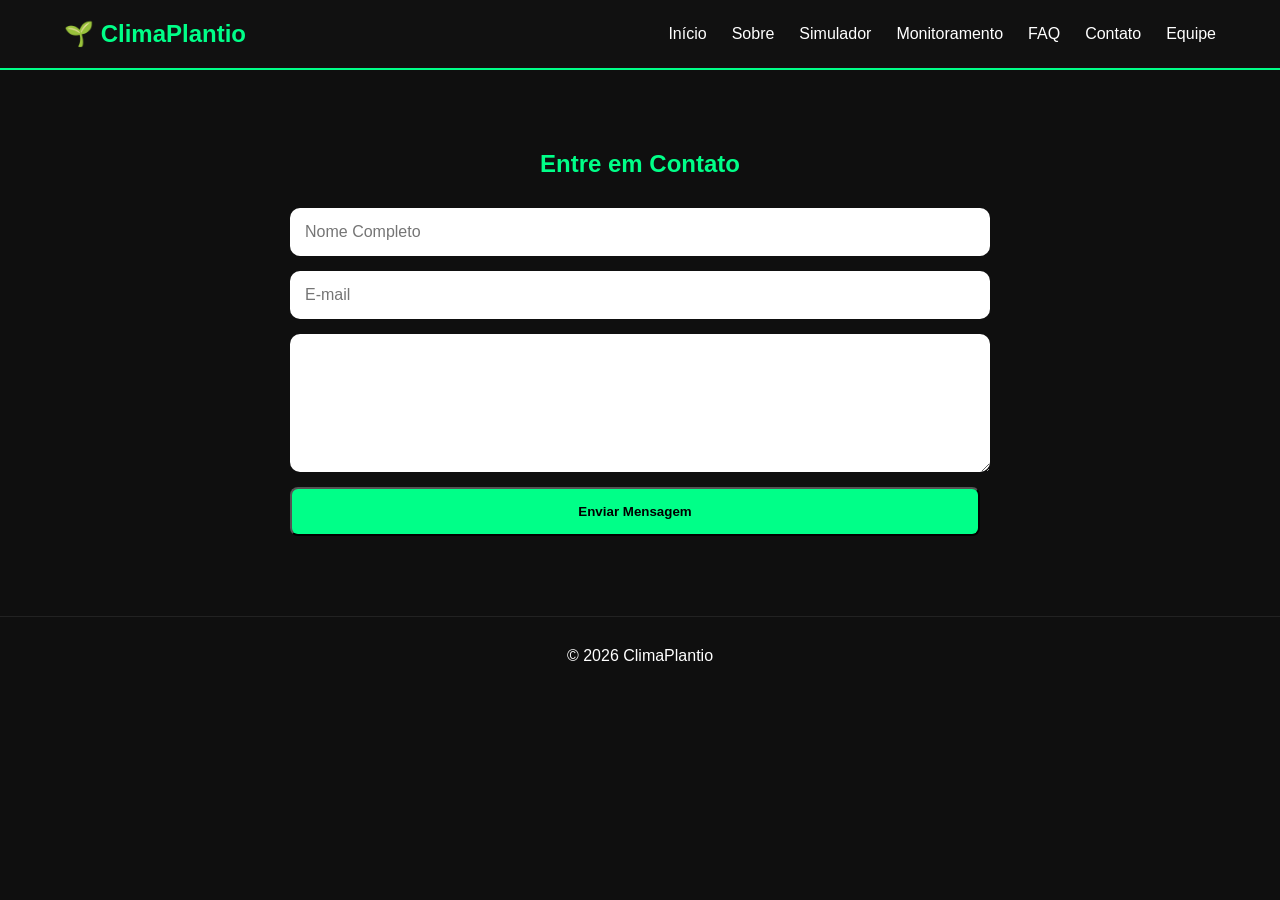
==== contato.html @ 4001a6e1 "Adição de integrantes e contato" ====
<!DOCTYPE html>
<html lang="pt-BR">

<head>
    <meta charset="UTF-8">
    <meta name="viewport" content="width=device-width, initial-scale=1.0">
    <title>Contato - ClimaPlantio</title>

    <link rel="stylesheet" href="css/style.css">
</head>

<body>

<header>
    <div class="container">

        <div class="logo">
            <h2>🌱 ClimaPlantio</h2>
        </div>

        <nav id="menu">
            <ul>
                <li><a href="index.html">Início</a></li>
                <li><a href="sobre.html">Sobre</a></li>
                <li><a href="simulador.html">Simulador</a></li>
                <li><a href="monitoramento.html">Monitoramento</a></li>
                <li><a href="faq.html">FAQ</a></li>
                <li><a href="contato.html">Contato</a></li>
                <li><a href="integrantes.html">Equipe</a></li>
            </ul>
        </nav>

        <button id="menu-btn">☰</button>

    </div>
</header>

<main>

<section class="contato-section">

    <h1>Entre em Contato</h1>

    <form id="formContato">

        <input type="text" id="nome" placeholder="Nome Completo">

        <input type="email" id="email" placeholder="E-mail">

        <textarea
            id="mensagem"
            rows="6"
            placeholder="Digite sua mensagem">
        </textarea>

        <button type="submit" class="btn">
            Enviar Mensagem
        </button>

    </form>

    <div id="feedback"></div>

</section>

</main>

<footer>
    <p>© 2026 ClimaPlantio</p>
</footer>

<script src="js/script.js"></script>

</body>

</html>
---- css/style.css ----
* {
    margin: 0;
    padding: 0;
    box-sizing: border-box;
    font-family: Arial, Helvetica, sans-serif;
}

body {
    background: #0f0f0f;
    color: white;
}

.container {
    width: 90%;
    margin: auto;
}

header {
    background: #111;
    position: sticky;
    top: 0;
    z-index: 1000;
    border-bottom: 2px solid #00ff88;
}

header .container {
    display: flex;
    justify-content: space-between;
    align-items: center;
    padding: 20px 0;
}

.logo h2 {
    color: #00ff88;
}

nav ul {
    display: flex;
    list-style: none;
    gap: 25px;
}

nav a {
    color: white;
    text-decoration: none;
    transition: .3s;
}

nav a:hover {
    color: #00ff88;
}

#menu-btn {
    display: none;
    background: none;
    border: none;
    color: white;
    font-size: 28px;
    cursor: pointer;
}

.hero {
    min-height: 90vh;
    display: flex;
    justify-content: center;
    align-items: center;
    text-align: center;
    padding: 40px;
    background: linear-gradient(rgba(0, 0, 0, .8),
            rgba(0, 0, 0, .8));
}

.hero h1 {
    font-size: 4rem;
    margin-bottom: 20px;
}

.hero p {
    max-width: 800px;
    margin: auto;
    line-height: 1.8;
    font-size: 1.2rem;
}

.hero-buttons {
    margin-top: 30px;
}

.btn {
    background: #00ff88;
    color: black;
    text-decoration: none;
    padding: 15px 30px;
    border-radius: 8px;
    margin-right: 10px;
    font-weight: bold;
}

.btn-outline {
    border: 2px solid #00ff88;
    color: #00ff88;
    padding: 15px 30px;
    border-radius: 8px;
    text-decoration: none;
}

.stats,
.solution,
.benefits {
    padding: 80px 10%;
}

.stats h2,
.solution h2,
.benefits h2 {
    text-align: center;
    margin-bottom: 50px;
    color: #00ff88;
}

.cards {
    display: grid;
    grid-template-columns: repeat(auto-fit, minmax(250px, 1fr));
    gap: 30px;
}

.card {
    background: #181818;
    padding: 30px;
    border-radius: 15px;
    text-align: center;
    transition: .3s;
    border: 1px solid #222;
}

.card:hover {
    transform: translateY(-10px);
    border-color: #00ff88;
}

.card h3 {
    color: #00ff88;
    margin-bottom: 15px;
}

.flow {
    display: flex;
    justify-content: center;
    align-items: center;
    flex-wrap: wrap;
    gap: 15px;
}

.flow-card {
    background: #181818;
    padding: 20px;
    border-radius: 10px;
    border: 1px solid #00ff88;
}

.arrow {
    color: #00ff88;
    font-size: 25px;
}

footer {
    text-align: center;
    padding: 30px;
    border-top: 1px solid #222;
}

@media(max-width:768px) {

    #menu-btn {
        display: block;
    }

    nav {
        display: none;
        position: absolute;
        top: 80px;
        right: 0;
        width: 100%;
        background: #111;
    }

    nav.active {
        display: block;
    }

    nav ul {
        flex-direction: column;
        text-align: center;
        padding: 20px;
    }

    .hero h1 {
        font-size: 2.5rem;
    }

}
.simulador-container{
    max-width:600px;
    margin:auto;
    display:flex;
    flex-direction:column;
    gap:15px;
}

.simulador-container input,
.simulador-container select{
    padding:15px;
    border:none;
    border-radius:8px;
    font-size:16px;
}

.simulador-container button{
    margin-top:10px;
    cursor:pointer;
}

.resultado{
    margin-top:40px;
    text-align:center;
}

.resultado-card{
    background:#181818;
    padding:30px;
    border-radius:15px;
    border:2px solid #00ff88;
}

.resultado-card h2{
    color:#00ff88;
    margin-bottom:15px;
}

.subtitle{
    text-align:center;
    margin-bottom:40px;
    color:#cccccc;
}

.dashboard-card{
    min-height:220px;
}

.dashboard-number{
    display:block;
    font-size:2rem;
    font-weight:bold;
    color:#00ff88;
    margin:20px 0;
}

.faq-section{
    width:90%;
    max-width:900px;
    margin:80px auto;
}

.faq-section h1{
    text-align:center;
    margin-bottom:40px;
    color:#00ff88;
}

.faq-item{
    margin-bottom:20px;
    border-radius:10px;
    overflow:hidden;
}

.faq-question{
    width:100%;
    background:#181818;
    color:white;
    border:none;
    padding:20px;
    text-align:left;
    cursor:pointer;
    font-size:18px;
    border-left:4px solid #00ff88;
}

.faq-answer{
    background:#222;
    max-height:0;
    overflow:hidden;
    transition:0.4s;
}

.faq-answer p{
    padding:20px;
    line-height:1.8;
}

.contato-section{
    width:90%;
    max-width:700px;
    margin:80px auto;
}

.contato-section h1{
    text-align:center;
    margin-bottom:30px;
    color:#00ff88;
}

#formContato{
    display:flex;
    flex-direction:column;
    gap:15px;
}

#formContato input,
#formContato textarea{
    padding:15px;
    border:none;
    border-radius:10px;
    font-size:16px;
}

#feedback{
    margin-top:20px;
    text-align:center;
    font-weight:bold;
}

.foto-integrante{
    width:150px;
    height:150px;
    border-radius:50%;
    object-fit:cover;
    margin-bottom:20px;
    border:3px solid #00ff88;
}

.links{
    margin-top:15px;
}

.links a{
    color:#00ff88;
    text-decoration:none;
    margin:0 10px;
}
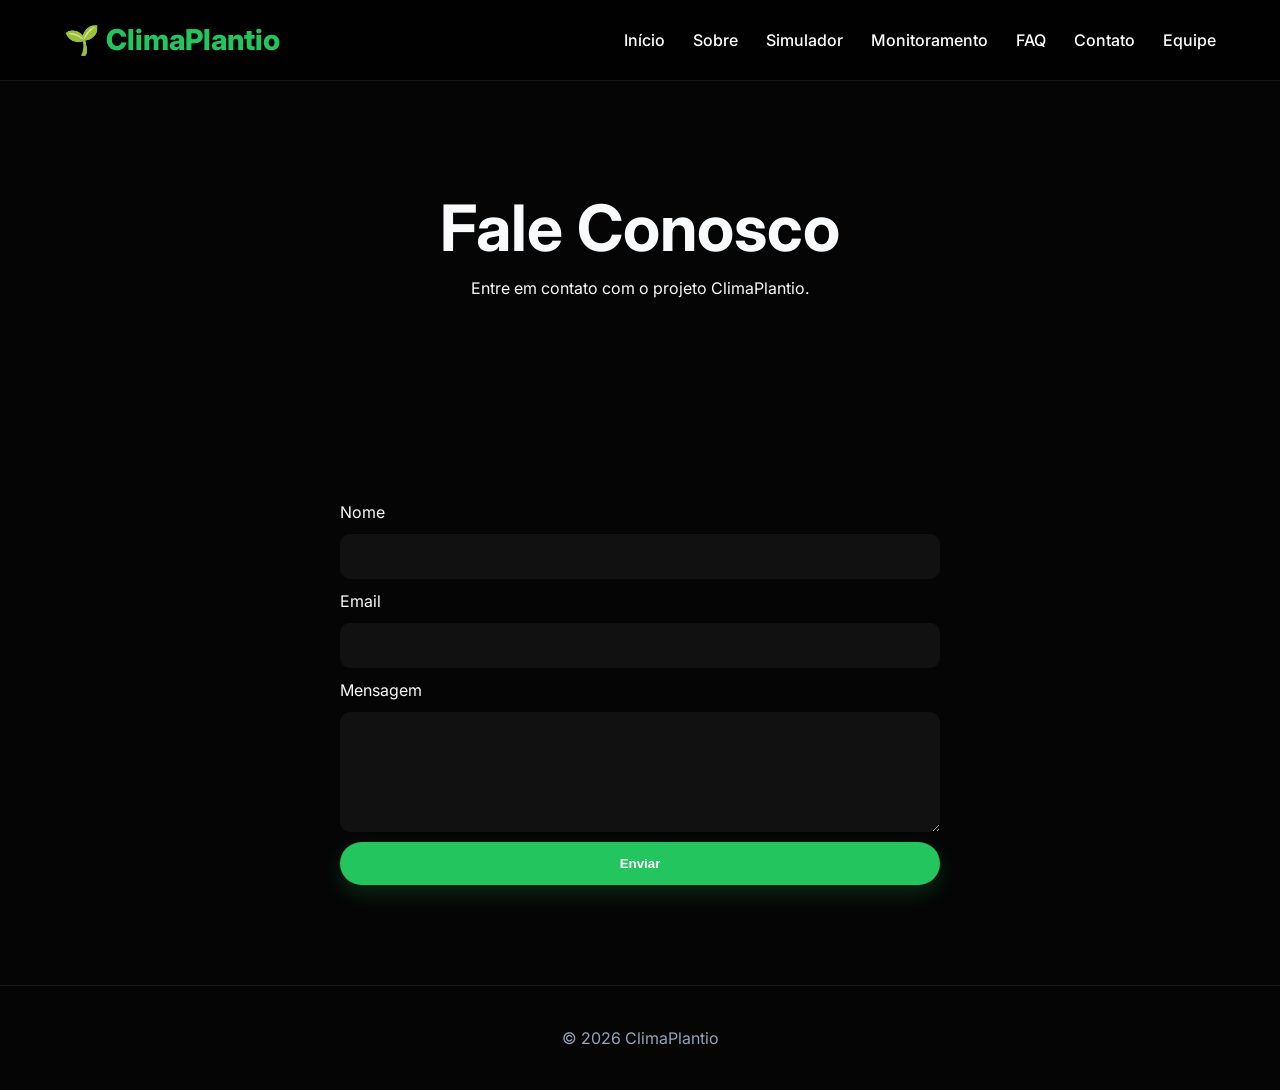
==== commit 4de5b693: "Ajuste CSS Global" ====
--- a/contato.html
+++ b/contato.html
@@ -2,75 +2,80 @@
 <html lang="pt-BR">
 
 <head>
-    <meta charset="UTF-8">
-    <meta name="viewport" content="width=device-width, initial-scale=1.0">
-    <title>Contato - ClimaPlantio</title>
 
-    <link rel="stylesheet" href="css/style.css">
+<meta charset="UTF-8">
+<meta name="viewport" content="width=device-width, initial-scale=1.0">
+
+<title>Contato - ClimaPlantio</title>
+
+<link href="https://fonts.googleapis.com/css2?family=Inter:wght@300;400;600;700;800&display=swap" rel="stylesheet">
+
+<link rel="stylesheet" href="css/global.css">
+<link rel="stylesheet" href="css/contato.css">
+
 </head>
 
 <body>
 
-<header>
-    <div class="container">
+<header id="header">
 
-        <div class="logo">
-            <h2>🌱 ClimaPlantio</h2>
-        </div>
+<div class="container navbar">
 
-        <nav id="menu">
-            <ul>
-                <li><a href="index.html">Início</a></li>
-                <li><a href="sobre.html">Sobre</a></li>
-                <li><a href="simulador.html">Simulador</a></li>
-                <li><a href="monitoramento.html">Monitoramento</a></li>
-                <li><a href="faq.html">FAQ</a></li>
-                <li><a href="contato.html">Contato</a></li>
-                <li><a href="integrantes.html">Equipe</a></li>
-            </ul>
-        </nav>
+<div class="logo">🌱 ClimaPlantio</div>
 
-        <button id="menu-btn">☰</button>
+<nav>
+<ul class="menu">
+<li><a href="index.html">Início</a></li>
+<li><a href="sobre.html">Sobre</a></li>
+<li><a href="simulador.html">Simulador</a></li>
+<li><a href="monitoramento.html">Monitoramento</a></li>
+<li><a href="faq.html">FAQ</a></li>
+<li><a href="contato.html">Contato</a></li>
+<li><a href="integrantes.html">Equipe</a></li>
+</ul>
+</nav>
 
-    </div>
+</div>
+
 </header>
 
-<main>
+<section class="contato-hero">
 
-<section class="contato-section">
+<div class="container">
 
-    <h1>Entre em Contato</h1>
+<h1>Fale Conosco</h1>
 
-    <form id="formContato">
+<p>Entre em contato com o projeto ClimaPlantio.</p>
 
-        <input type="text" id="nome" placeholder="Nome Completo">
-
-        <input type="email" id="email" placeholder="E-mail">
-
-        <textarea
-            id="mensagem"
-            rows="6"
-            placeholder="Digite sua mensagem">
-        </textarea>
-
-        <button type="submit" class="btn">
-            Enviar Mensagem
-        </button>
-
-    </form>
-
-    <div id="feedback"></div>
+</div>
 
 </section>
 
-</main>
+<section>
 
-<footer>
-    <p>© 2026 ClimaPlantio</p>
-</footer>
+<div class="container form-box reveal">
 
-<script src="js/script.js"></script>
+<label>Nome</label>
+<input type="text">
+
+<label>Email</label>
+<input type="email">
+
+<label>Mensagem</label>
+<textarea></textarea>
+
+<button class="btn" onclick="enviar()">
+Enviar
+</button>
+
+</div>
+
+</section>
+
+<footer><p>© 2026 ClimaPlantio</p></footer>
+
+<script src="js/global.js"></script>
+<script src="js/contato.js"></script>
 
 </body>
-
 </html>
--- a/css/global.css
+++ b/css/global.css
@@ -0,0 +1,162 @@
+:root {
+  --green: #22c55e;
+  --green-dark: #15803d;
+  --black: #050505;
+  --dark: #0b0b0b;
+  --card: #111827;
+  --white: #f8fafc;
+  --gray: #94a3b8;
+  --glass: rgba(255, 255, 255, 0.03);
+  --border: rgba(255, 255, 255, 0.08);
+}
+
+* {
+  margin: 0;
+  padding: 0;
+  box-sizing: border-box;
+}
+
+body {
+  background: var(--black);
+  color: var(--white);
+  font-family: 'Inter', sans-serif;
+  overflow-x: hidden;
+  line-height: 1.5;
+}
+
+.container {
+  width: 90%;
+  max-width: 1280px;
+  margin: 0 auto;
+}
+
+section {
+  padding: 100px 0;
+}
+
+/* Scroll suave */
+html {
+  scroll-behavior: smooth;
+}
+
+/* Botões */
+.btn {
+  background: var(--green);
+  color: white;
+  padding: 14px 32px;
+  border-radius: 40px;
+  text-decoration: none;
+  font-weight: 600;
+  display: inline-block;
+  transition: all 0.3s ease;
+  border: none;
+  cursor: pointer;
+  box-shadow: 0 8px 20px rgba(34, 197, 94, 0.2);
+}
+
+.btn:hover {
+  background: var(--green-dark);
+  transform: translateY(-3px);
+  box-shadow: 0 12px 28px rgba(34, 197, 94, 0.3);
+}
+
+.btn-outline {
+  border: 2px solid var(--green);
+  color: var(--green);
+  padding: 12px 30px;
+  border-radius: 40px;
+  text-decoration: none;
+  font-weight: 600;
+  transition: all 0.3s;
+  background: transparent;
+}
+
+.btn-outline:hover {
+  background: var(--green);
+  color: white;
+  transform: translateY(-3px);
+}
+
+/* Reveal animado */
+.reveal {
+  opacity: 0;
+  transform: translateY(50px);
+  transition: all 0.8s ease;
+}
+
+.reveal.active {
+  opacity: 1;
+  transform: translateY(0);
+}
+
+/* Header fixo */
+#header {
+  position: fixed;
+  width: 100%;
+  top: 0;
+  left: 0;
+  z-index: 1000;
+  background: rgba(0, 0, 0, 0.7);
+  backdrop-filter: blur(12px);
+  border-bottom: 1px solid var(--border);
+  transition: 0.3s;
+}
+
+.navbar {
+  display: flex;
+  justify-content: space-between;
+  align-items: center;
+  height: 80px;
+}
+
+.logo {
+  font-size: 1.8rem;
+  font-weight: 800;
+  color: var(--green);
+}
+
+.menu {
+  display: flex;
+  gap: 28px;
+  list-style: none;
+}
+
+.menu a {
+  color: white;
+  text-decoration: none;
+  font-weight: 500;
+  transition: 0.3s;
+}
+
+.menu a:hover {
+  color: var(--green);
+}
+
+/* Footer */
+footer {
+  text-align: center;
+  padding: 40px 0;
+  border-top: 1px solid var(--border);
+  color: var(--gray);
+}
+
+/* Responsivo */
+@media (max-width: 900px) {
+  .menu {
+    gap: 16px;
+    flex-wrap: wrap;
+    justify-content: center;
+  }
+  .navbar {
+    flex-direction: column;
+    height: auto;
+    padding: 20px 0;
+    gap: 20px;
+  }
+  section {
+    padding: 70px 0;
+  }
+  .btn, .btn-outline {
+    padding: 10px 24px;
+  }
+}
--- a/css/contato.css
+++ b/css/contato.css
@@ -0,0 +1,28 @@
+.contato-hero{
+    padding-top:180px;
+    text-align:center;
+}
+
+.contato-hero h1{
+    font-size:4rem;
+}
+
+.form-box{
+    max-width:600px;
+    margin:auto;
+    display:flex;
+    flex-direction:column;
+    gap:10px;
+}
+
+input,textarea{
+    padding:15px;
+    border-radius:10px;
+    border:none;
+    background:#111;
+    color:white;
+}
+
+textarea{
+    min-height:120px;
+}
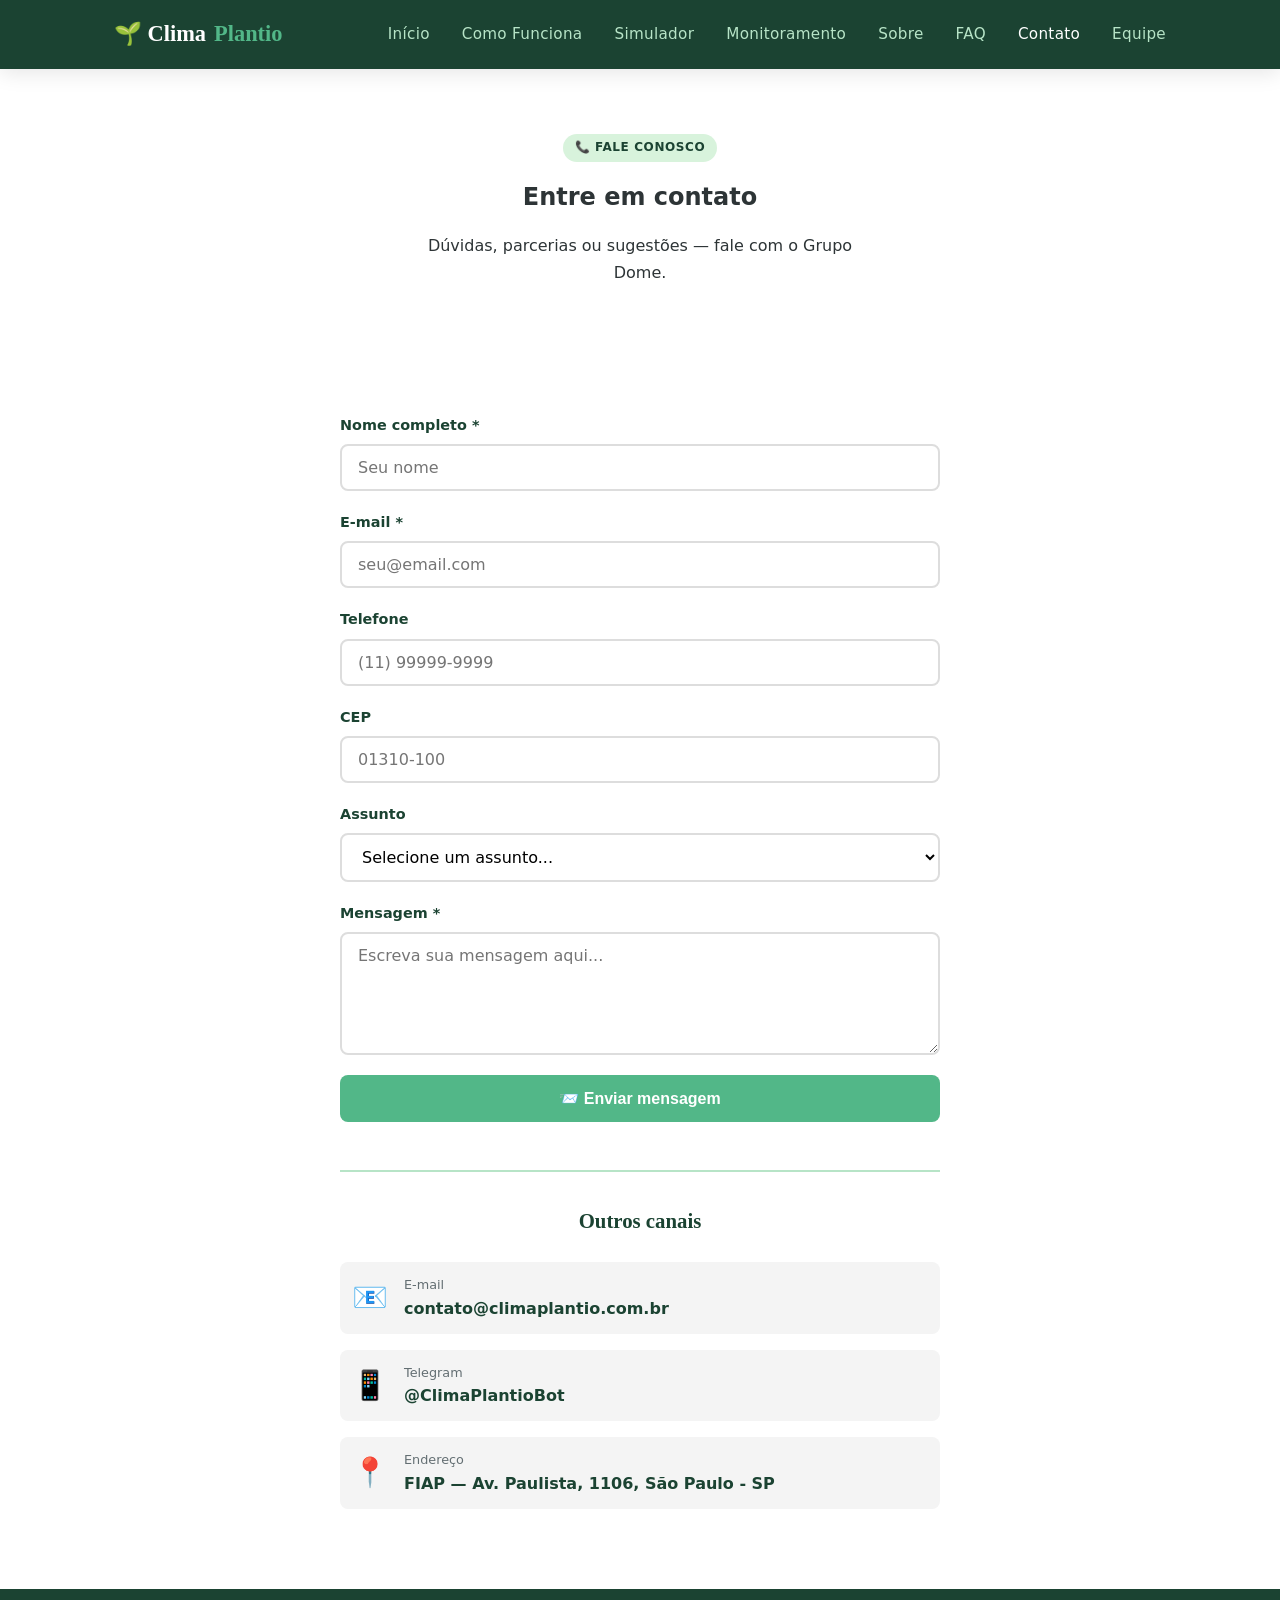
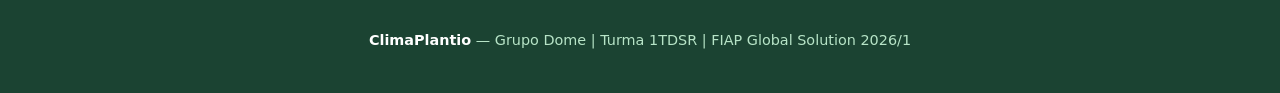
==== commit 0fcb9228: "Site completo em sua versão principal, com todas funcionalidades no ar" ====
--- a/contato.html
+++ b/contato.html
@@ -1,81 +1,140 @@
 <!DOCTYPE html>
 <html lang="pt-BR">
-
 <head>
-
-<meta charset="UTF-8">
-<meta name="viewport" content="width=device-width, initial-scale=1.0">
-
-<title>Contato - ClimaPlantio</title>
-
-<link href="https://fonts.googleapis.com/css2?family=Inter:wght@300;400;600;700;800&display=swap" rel="stylesheet">
-
-<link rel="stylesheet" href="css/global.css">
-<link rel="stylesheet" href="css/contato.css">
-
+  <meta charset="UTF-8">
+  <meta name="viewport" content="width=device-width, initial-scale=1.0">
+  <title>Contato — ClimaPlantio</title>
+  <link rel="stylesheet" href="css/global.css">
+  <link rel="stylesheet" href="css/contato.css">
 </head>
-
 <body>
 
-<header id="header">
+  <nav class="navbar">
+    <div class="container navbar__inner">
+      <a href="index.html" class="navbar__logo">🌱 Clima<span>Plantio</span></a>
+      <ul class="navbar__links">
+        <li><a href="index.html">Início</a></li>
+        <li><a href="solucao.html">Como Funciona</a></li>
+        <li><a href="simulador.html">Simulador</a></li>
+        <li><a href="monitoramento.html">Monitoramento</a></li>
+        <li><a href="sobre.html">Sobre</a></li>
+        <li><a href="faq.html">FAQ</a></li>
+        <li><a href="contato.html" class="ativo">Contato</a></li>
+        <li><a href="integrantes.html">Equipe</a></li>
+      </ul>
+      <button class="navbar__hamburguer" aria-label="Abrir menu">
+        <span></span><span></span><span></span>
+      </button>
+    </div>
+    <nav class="navbar__mobile">
+      <a href="index.html">Início</a>
+      <a href="solucao.html">Como Funciona</a>
+      <a href="simulador.html">Simulador</a>
+      <a href="monitoramento.html">Monitoramento</a>
+      <a href="sobre.html">Sobre</a>
+      <a href="faq.html">FAQ</a>
+      <a href="contato.html">Contato</a>
+      <a href="integrantes.html">Equipe</a>
+    </nav>
+  </nav>
 
-<div class="container navbar">
+  <section class="hero" style="padding:4rem 0 3rem;">
+    <div class="container" style="text-align:center;">
+      <span class="tag tag--verde" style="margin-bottom:1rem;display:inline-block;">📞 Fale Conosco</span>
+      <h1 class="hero__titulo" style="max-width:540px;margin:0 auto 1rem;">Entre em contato</h1>
+      <p class="hero__desc" style="max-width:480px;margin:0 auto;">Dúvidas, parcerias ou sugestões — fale com o Grupo Dome.</p>
+    </div>
+  </section>
 
-<div class="logo">🌱 ClimaPlantio</div>
+  <section class="section">
+    <div class="container">
+      <form class="form" id="form-contato" novalidate>
+        <div class="form__grupo">
+          <label class="form__label" for="nome">Nome completo *</label>
+          <input class="form__input" type="text" id="nome" placeholder="Seu nome" required>
+          <span class="form__erro" id="erro-nome"></span>
+        </div>
 
-<nav>
-<ul class="menu">
-<li><a href="index.html">Início</a></li>
-<li><a href="sobre.html">Sobre</a></li>
-<li><a href="simulador.html">Simulador</a></li>
-<li><a href="monitoramento.html">Monitoramento</a></li>
-<li><a href="faq.html">FAQ</a></li>
-<li><a href="contato.html">Contato</a></li>
-<li><a href="integrantes.html">Equipe</a></li>
-</ul>
-</nav>
+        <div class="form__grupo">
+          <label class="form__label" for="email">E-mail *</label>
+          <input class="form__input" type="email" id="email" placeholder="seu@email.com" required>
+          <span class="form__erro" id="erro-email"></span>
+        </div>
 
-</div>
+        <div class="form__grupo">
+          <label class="form__label" for="telefone">Telefone</label>
+          <input class="form__input" type="text" id="telefone" placeholder="(11) 99999-9999">
+          <span class="form__erro" id="erro-telefone"></span>
+        </div>
 
-</header>
+        <div class="form__grupo">
+          <label class="form__label" for="cep">CEP</label>
+          <input class="form__input" type="text" id="cep" placeholder="01310-100" maxlength="9">
+          <span class="form__erro" id="erro-cep"></span>
+        </div>
 
-<section class="contato-hero">
+        <div class="form__grupo">
+          <label class="form__label" for="assunto">Assunto</label>
+          <select class="form__select" id="assunto">
+            <option value="">Selecione um assunto...</option>
+            <option value="Dúvida">❓ Dúvida sobre o sistema</option>
+            <option value="Parceria">🤝 Proposta de parceria</option>
+            <option value="Sugestão">💡 Sugestão de melhoria</option>
+            <option value="Reportar problema">🐛 Reportar problema</option>
+            <option value="Outros">📝 Outros assuntos</option>
+          </select>
+        </div>
 
-<div class="container">
+        <div class="form__grupo">
+          <label class="form__label" for="mensagem">Mensagem *</label>
+          <textarea class="form__textarea" id="mensagem" placeholder="Escreva sua mensagem aqui..." rows="5" required></textarea>
+          <span class="form__erro" id="erro-mensagem"></span>
+        </div>
 
-<h1>Fale Conosco</h1>
+        <button type="submit" class="btn btn--primario">📨 Enviar mensagem</button>
+      </form>
 
-<p>Entre em contato com o projeto ClimaPlantio.</p>
+      <div class="form__sucesso" role="alert">
+        ✅ Mensagem enviada com sucesso! Entraremos em contato em breve.
+      </div>
 
-</div>
+      <!-- Informações de contato adicionais -->
+      <div class="contato-info">
+        <h3 class="contato-info__titulo">Outros canais</h3>
+        <div class="contato-info__grid">
+          <div class="contato-info__item">
+            <div class="contato-info__icone">📧</div>
+            <div>
+              <div class="contato-info__label">E-mail</div>
+              <div class="contato-info__valor">contato@climaplantio.com.br</div>
+            </div>
+          </div>
+          <div class="contato-info__item">
+            <div class="contato-info__icone">📱</div>
+            <div>
+              <div class="contato-info__label">Telegram</div>
+              <div class="contato-info__valor">@ClimaPlantioBot</div>
+            </div>
+          </div>
+          <div class="contato-info__item">
+            <div class="contato-info__icone">📍</div>
+            <div>
+              <div class="contato-info__label">Endereço</div>
+              <div class="contato-info__valor">FIAP — Av. Paulista, 1106, São Paulo - SP</div>
+            </div>
+          </div>
+        </div>
+      </div>
+    </div>
+  </section>
 
-</section>
+  <footer class="footer">
+    <div class="container">
+      <p><strong>ClimaPlantio</strong> — Grupo Dome | Turma 1TDSR | FIAP Global Solution 2026/1</p>
+    </div>
+  </footer>
 
-<section>
-
-<div class="container form-box reveal">
-
-<label>Nome</label>
-<input type="text">
-
-<label>Email</label>
-<input type="email">
-
-<label>Mensagem</label>
-<textarea></textarea>
-
-<button class="btn" onclick="enviar()">
-Enviar
-</button>
-
-</div>
-
-</section>
-
-<footer><p>© 2026 ClimaPlantio</p></footer>
-
-<script src="js/global.js"></script>
-<script src="js/contato.js"></script>
-
+  <script src="js/global.js"></script>
+  <script src="js/contato.js"></script>
 </body>
 </html>
--- a/css/global.css
+++ b/css/global.css
@@ -1,13 +1,23 @@
 :root {
-  --green: #22c55e;
-  --green-dark: #15803d;
-  --black: #050505;
-  --dark: #0b0b0b;
-  --card: #111827;
-  --white: #f8fafc;
-  --gray: #94a3b8;
-  --glass: rgba(255, 255, 255, 0.03);
-  --border: rgba(255, 255, 255, 0.08);
+  --verde-escuro: #1B4332;
+  --verde-medio: #2D6A4F;
+  --verde-claro: #52B788;
+  --verde-suave: #D8F3DC;
+  --verde-mint: #B7E4C7;
+  --amarelo: #F9C74F;
+  --laranja: #F3722C;
+  --vermelho: #E63946;
+  --cinza-escuro: #2D3436;
+  --cinza-medio: #636E72;
+  --cinza-claro: #F4F4F4;
+  --branco: #FFFFFF;
+  --sombra: 0 4px 20px rgba(0,0,0,0.10);
+  --sombra-forte: 0 8px 32px rgba(0,0,0,0.18);
+  --radius: 12px;
+  --radius-sm: 8px;
+  --transicao: 0.3s ease;
+  --fonte-titulo: 'Georgia', serif;
+  --fonte-corpo: 'Segoe UI', system-ui, sans-serif;
 }
 
 * {
@@ -16,147 +26,326 @@
   box-sizing: border-box;
 }
 
-body {
-  background: var(--black);
-  color: var(--white);
-  font-family: 'Inter', sans-serif;
-  overflow-x: hidden;
-  line-height: 1.5;
-}
-
-.container {
-  width: 90%;
-  max-width: 1280px;
-  margin: 0 auto;
-}
-
-section {
-  padding: 100px 0;
-}
-
-/* Scroll suave */
 html {
   scroll-behavior: smooth;
+  font-size: 16px;
+}
+
+body {
+  font-family: var(--fonte-corpo);
+  color: var(--cinza-escuro);
+  background: var(--branco);
+  line-height: 1.65;
+}
+
+img {
+  max-width: 100%;
+  display: block;
+}
+
+a {
+  color: var(--verde-claro);
+  text-decoration: none;
+  transition: color var(--transicao);
+}
+
+a:hover {
+  color: var(--verde-escuro);
+}
+
+ul {
+  list-style: none;
+}
+
+/* Utilitários */
+.container {
+  max-width: 1100px;
+  margin: 0 auto;
+  padding: 0 1.5rem;
+}
+
+.section {
+  padding: 5rem 0;
+}
+
+.section--cinza {
+  background: var(--cinza-claro);
+}
+
+.section--verde {
+  background: var(--verde-escuro);
+  color: var(--branco);
+}
+
+.tag {
+  display: inline-block;
+  padding: .25rem .75rem;
+  border-radius: 999px;
+  font-size: .75rem;
+  font-weight: 700;
+  letter-spacing: .05em;
+  text-transform: uppercase;
+}
+
+.tag--verde {
+  background: var(--verde-suave);
+  color: var(--verde-escuro);
 }
 
 /* Botões */
 .btn {
-  background: var(--green);
-  color: white;
-  padding: 14px 32px;
-  border-radius: 40px;
-  text-decoration: none;
-  font-weight: 600;
   display: inline-block;
-  transition: all 0.3s ease;
+  padding: .75rem 1.75rem;
+  border-radius: var(--radius-sm);
+  font-weight: 700;
+  font-size: 1rem;
+  cursor: pointer;
+  border: 2px solid transparent;
+  transition: all var(--transicao);
+}
+
+.btn--primario {
+  background: var(--verde-claro);
+  color: var(--branco);
+}
+
+.btn--primario:hover {
+  background: var(--verde-medio);
+  color: var(--branco);
+  transform: translateY(-2px);
+  box-shadow: var(--sombra);
+}
+
+.btn--outline {
+  background: transparent;
+  border-color: var(--verde-claro);
+  color: var(--verde-claro);
+}
+
+.btn--outline:hover {
+  background: var(--verde-claro);
+  color: var(--branco);
+}
+
+/* Títulos */
+.titulo-secao {
+  font-family: var(--fonte-titulo);
+  font-size: 2rem;
+  color: var(--verde-escuro);
+  margin-bottom: .5rem;
+}
+
+.titulo-secao--branco {
+  color: var(--branco);
+}
+
+.subtitulo-secao {
+  color: var(--cinza-medio);
+  font-size: 1.05rem;
+  margin-bottom: 3rem;
+  max-width: 600px;
+}
+
+/* Grids */
+.grid-2 {
+  display: grid;
+  grid-template-columns: repeat(2, 1fr);
+  gap: 2rem;
+}
+
+.grid-3 {
+  display: grid;
+  grid-template-columns: repeat(3, 1fr);
+  gap: 2rem;
+}
+
+.grid-4 {
+  display: grid;
+  grid-template-columns: repeat(4, 1fr);
+  gap: 1.5rem;
+}
+
+/* Cards */
+.card {
+  background: var(--branco);
+  border-radius: var(--radius);
+  box-shadow: var(--sombra);
+  padding: 2rem;
+  transition: transform var(--transicao), box-shadow var(--transicao);
+}
+
+.card:hover {
+  transform: translateY(-4px);
+  box-shadow: var(--sombra-forte);
+}
+
+.card__icone {
+  font-size: 2.2rem;
+  margin-bottom: 1rem;
+}
+
+.card__titulo {
+  font-weight: 700;
+  font-size: 1.1rem;
+  margin-bottom: .5rem;
+  color: var(--verde-escuro);
+}
+
+.card__texto {
+  color: var(--cinza-medio);
+  font-size: .95rem;
+  line-height: 1.6;
+}
+
+/* Navbar */
+.navbar {
+  position: sticky;
+  top: 0;
+  z-index: 999;
+  background: var(--verde-escuro);
+  box-shadow: var(--sombra);
+  padding: 1rem 0;
+}
+
+.navbar__inner {
+  display: flex;
+  align-items: center;
+  justify-content: space-between;
+}
+
+.navbar__logo {
+  font-family: var(--fonte-titulo);
+  font-size: 1.4rem;
+  color: var(--branco);
+  font-weight: 700;
+  display: flex;
+  align-items: center;
+  gap: .5rem;
+}
+
+.navbar__logo span {
+  color: var(--verde-claro);
+}
+
+.navbar__links {
+  display: flex;
+  gap: 2rem;
+  align-items: center;
+}
+
+.navbar__links a {
+  color: var(--verde-mint);
+  font-size: .95rem;
+  font-weight: 500;
+  letter-spacing: .02em;
+}
+
+.navbar__links a:hover,
+.navbar__links a.ativo {
+  color: var(--branco);
+}
+
+.navbar__hamburguer {
+  display: none;
+  flex-direction: column;
+  gap: 5px;
+  background: none;
   border: none;
   cursor: pointer;
-  box-shadow: 0 8px 20px rgba(34, 197, 94, 0.2);
-}
-
-.btn:hover {
-  background: var(--green-dark);
-  transform: translateY(-3px);
-  box-shadow: 0 12px 28px rgba(34, 197, 94, 0.3);
-}
-
-.btn-outline {
-  border: 2px solid var(--green);
-  color: var(--green);
-  padding: 12px 30px;
-  border-radius: 40px;
-  text-decoration: none;
-  font-weight: 600;
-  transition: all 0.3s;
-  background: transparent;
-}
-
-.btn-outline:hover {
-  background: var(--green);
-  color: white;
-  transform: translateY(-3px);
-}
-
-/* Reveal animado */
-.reveal {
+  padding: .25rem;
+}
+
+.navbar__hamburguer span {
+  display: block;
+  width: 26px;
+  height: 2px;
+  background: var(--branco);
+  border-radius: 2px;
+  transition: all var(--transicao);
+}
+
+.navbar__hamburguer.aberto span:nth-child(1) {
+  transform: rotate(45deg) translate(5px, 5px);
+}
+
+.navbar__hamburguer.aberto span:nth-child(2) {
   opacity: 0;
-  transform: translateY(50px);
-  transition: all 0.8s ease;
-}
-
-.reveal.active {
-  opacity: 1;
-  transform: translateY(0);
-}
-
-/* Header fixo */
-#header {
-  position: fixed;
-  width: 100%;
-  top: 0;
-  left: 0;
-  z-index: 1000;
-  background: rgba(0, 0, 0, 0.7);
-  backdrop-filter: blur(12px);
-  border-bottom: 1px solid var(--border);
-  transition: 0.3s;
-}
-
-.navbar {
+}
+
+.navbar__hamburguer.aberto span:nth-child(3) {
+  transform: rotate(-45deg) translate(5px, -5px);
+}
+
+.navbar__mobile {
+  display: none;
+  flex-direction: column;
+  gap: 1rem;
+  padding: 1rem 1.5rem 1.5rem;
+  background: var(--verde-escuro);
+  border-top: 1px solid var(--verde-medio);
+}
+
+.navbar__mobile.aberto {
   display: flex;
-  justify-content: space-between;
-  align-items: center;
-  height: 80px;
-}
-
-.logo {
-  font-size: 1.8rem;
-  font-weight: 800;
-  color: var(--green);
-}
-
-.menu {
-  display: flex;
-  gap: 28px;
-  list-style: none;
-}
-
-.menu a {
-  color: white;
-  text-decoration: none;
-  font-weight: 500;
-  transition: 0.3s;
-}
-
-.menu a:hover {
-  color: var(--green);
+}
+
+.navbar__mobile a {
+  color: var(--verde-mint);
+  font-size: 1rem;
+  padding: .5rem 0;
+  border-bottom: 1px solid var(--verde-medio);
 }
 
 /* Footer */
-footer {
+.footer {
+  background: var(--verde-escuro);
+  color: var(--verde-mint);
+  padding: 2.5rem 0;
   text-align: center;
-  padding: 40px 0;
-  border-top: 1px solid var(--border);
-  color: var(--gray);
-}
-
-/* Responsivo */
-@media (max-width: 900px) {
-  .menu {
-    gap: 16px;
-    flex-wrap: wrap;
-    justify-content: center;
-  }
-  .navbar {
+  font-size: .9rem;
+}
+
+.footer strong {
+  color: var(--branco);
+}
+
+/* Responsividade */
+@media (max-width: 992px) {
+  .grid-4 {
+    grid-template-columns: repeat(2, 1fr);
+  }
+}
+
+@media (max-width: 768px) {
+  .grid-2,
+  .grid-3,
+  .grid-4 {
+    grid-template-columns: 1fr;
+  }
+  
+  .navbar__links {
+    display: none;
+  }
+  
+  .navbar__hamburguer {
+    display: flex;
+  }
+  
+  .titulo-secao {
+    font-size: 1.6rem;
+  }
+  
+  .section {
+    padding: 3rem 0;
+  }
+}
+
+@media (max-width: 480px) {
+  .hero__acoes {
     flex-direction: column;
-    height: auto;
-    padding: 20px 0;
-    gap: 20px;
-  }
-  section {
-    padding: 70px 0;
-  }
-  .btn, .btn-outline {
-    padding: 10px 24px;
+  }
+  
+  .btn {
+    text-align: center;
   }
 }
--- a/css/contato.css
+++ b/css/contato.css
@@ -1,28 +1,130 @@
-.contato-hero{
-    padding-top:180px;
-    text-align:center;
+.form {
+  display: flex;
+  flex-direction: column;
+  gap: 1.25rem;
+  max-width: 600px;
+  margin: 0 auto;
 }
 
-.contato-hero h1{
-    font-size:4rem;
+.form__grupo {
+  display: flex;
+  flex-direction: column;
+  gap: .4rem;
 }
 
-.form-box{
-    max-width:600px;
-    margin:auto;
-    display:flex;
-    flex-direction:column;
-    gap:10px;
+.form__label {
+  font-weight: 600;
+  font-size: .9rem;
+  color: var(--verde-escuro);
 }
 
-input,textarea{
-    padding:15px;
-    border-radius:10px;
-    border:none;
-    background:#111;
-    color:white;
+.form__input,
+.form__textarea,
+.form__select {
+  padding: .75rem 1rem;
+  border: 2px solid #ddd;
+  border-radius: var(--radius-sm);
+  font-size: 1rem;
+  font-family: inherit;
+  transition: border-color var(--transicao), box-shadow var(--transicao);
+  outline: none;
+  width: 100%;
+  background: var(--branco);
 }
 
-textarea{
-    min-height:120px;
+.form__input:focus,
+.form__textarea:focus,
+.form__select:focus {
+  border-color: var(--verde-claro);
+  box-shadow: 0 0 0 3px rgba(82, 183, 136, .2);
+}
+
+.form__input.valido {
+  border-color: var(--verde-claro);
+}
+
+.form__input.invalido {
+  border-color: var(--vermelho);
+}
+
+.form__erro {
+  color: var(--vermelho);
+  font-size: .83rem;
+  display: none;
+}
+
+.form__erro.visivel {
+  display: block;
+}
+
+.form__sucesso {
+  display: none;
+  background: var(--verde-suave);
+  color: var(--verde-escuro);
+  padding: 1rem 1.25rem;
+  border-radius: var(--radius-sm);
+  font-weight: 600;
+  text-align: center;
+  max-width: 600px;
+  margin: 2rem auto 0;
+}
+
+.form__sucesso.visivel {
+  display: block;
+}
+
+.contato-info {
+  max-width: 600px;
+  margin: 3rem auto 0;
+  padding-top: 2rem;
+  border-top: 2px solid var(--verde-mint);
+}
+
+.contato-info__titulo {
+  font-family: var(--fonte-titulo);
+  font-size: 1.3rem;
+  color: var(--verde-escuro);
+  text-align: center;
+  margin-bottom: 1.5rem;
+}
+
+.contato-info__grid {
+  display: flex;
+  flex-direction: column;
+  gap: 1rem;
+}
+
+.contato-info__item {
+  display: flex;
+  align-items: center;
+  gap: 1rem;
+  padding: 0.75rem;
+  background: var(--cinza-claro);
+  border-radius: var(--radius-sm);
+  transition: transform var(--transicao);
+}
+
+.contato-info__item:hover {
+  transform: translateX(5px);
+}
+
+.contato-info__icone {
+  font-size: 1.8rem;
+}
+
+.contato-info__label {
+  font-size: 0.8rem;
+  color: var(--cinza-medio);
+}
+
+.contato-info__valor {
+  font-weight: 600;
+  color: var(--verde-escuro);
+}
+
+@media (max-width: 480px) {
+  .contato-info__item {
+    flex-direction: column;
+    text-align: center;
+  }
 }
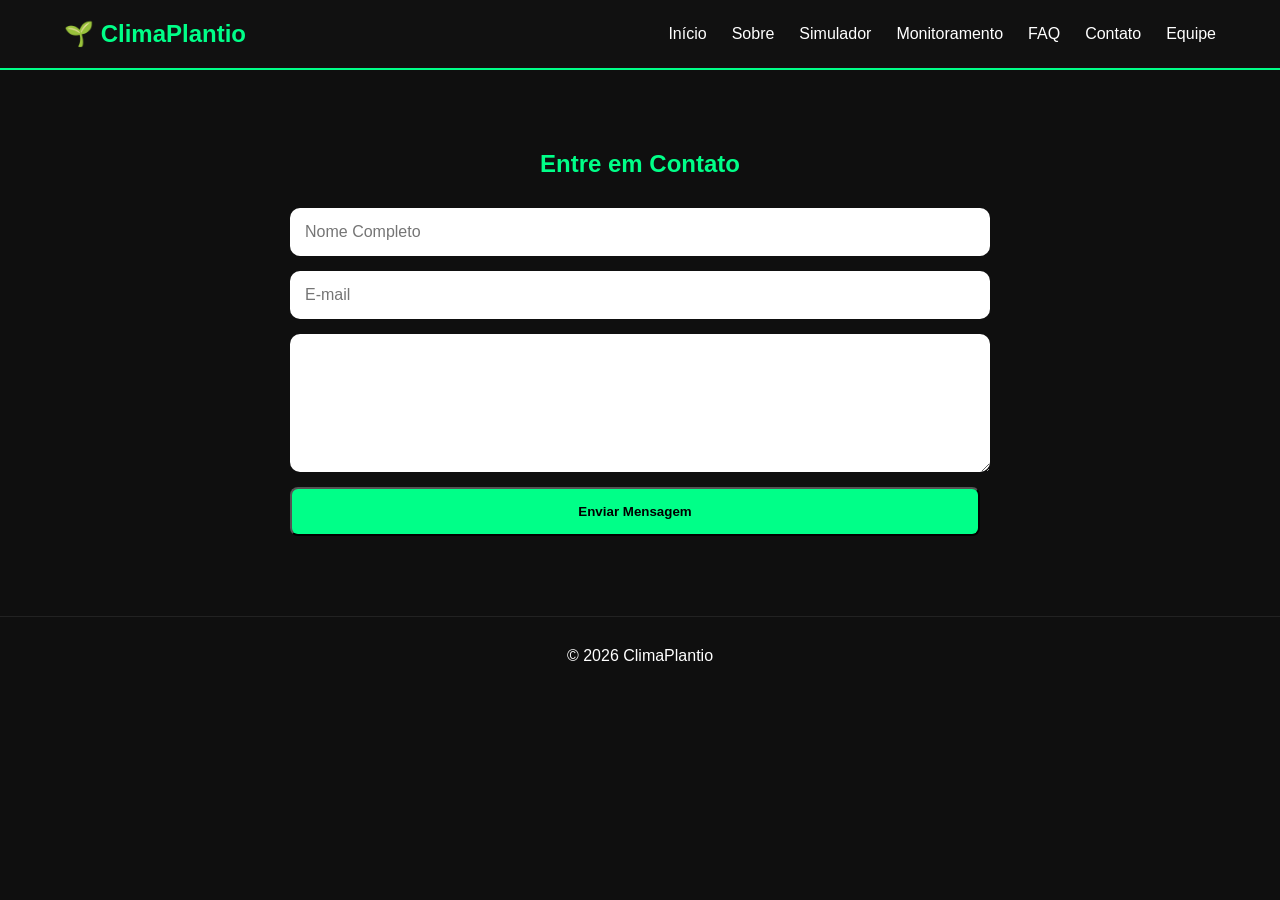
==== commit 7c8bbca4: "Merge 447c253f60ce22383334a784bd0b2e97a29e7e4d into 315e77a4b5efb09101970681072cc5cbc281cd31" ====
--- a/contato.html
+++ b/contato.html
@@ -1,140 +1,76 @@
 <!DOCTYPE html>
 <html lang="pt-BR">
+
 <head>
-  <meta charset="UTF-8">
-  <meta name="viewport" content="width=device-width, initial-scale=1.0">
-  <title>Contato — ClimaPlantio</title>
-  <link rel="stylesheet" href="css/global.css">
-  <link rel="stylesheet" href="css/contato.css">
+    <meta charset="UTF-8">
+    <meta name="viewport" content="width=device-width, initial-scale=1.0">
+    <title>Contato - ClimaPlantio</title>
+
+    <link rel="stylesheet" href="css/style.css">
 </head>
+
 <body>
 
-  <nav class="navbar">
-    <div class="container navbar__inner">
-      <a href="index.html" class="navbar__logo">🌱 Clima<span>Plantio</span></a>
-      <ul class="navbar__links">
-        <li><a href="index.html">Início</a></li>
-        <li><a href="solucao.html">Como Funciona</a></li>
-        <li><a href="simulador.html">Simulador</a></li>
-        <li><a href="monitoramento.html">Monitoramento</a></li>
-        <li><a href="sobre.html">Sobre</a></li>
-        <li><a href="faq.html">FAQ</a></li>
-        <li><a href="contato.html" class="ativo">Contato</a></li>
-        <li><a href="integrantes.html">Equipe</a></li>
-      </ul>
-      <button class="navbar__hamburguer" aria-label="Abrir menu">
-        <span></span><span></span><span></span>
-      </button>
-    </div>
-    <nav class="navbar__mobile">
-      <a href="index.html">Início</a>
-      <a href="solucao.html">Como Funciona</a>
-      <a href="simulador.html">Simulador</a>
-      <a href="monitoramento.html">Monitoramento</a>
-      <a href="sobre.html">Sobre</a>
-      <a href="faq.html">FAQ</a>
-      <a href="contato.html">Contato</a>
-      <a href="integrantes.html">Equipe</a>
-    </nav>
-  </nav>
+<header>
+    <div class="container">
 
-  <section class="hero" style="padding:4rem 0 3rem;">
-    <div class="container" style="text-align:center;">
-      <span class="tag tag--verde" style="margin-bottom:1rem;display:inline-block;">📞 Fale Conosco</span>
-      <h1 class="hero__titulo" style="max-width:540px;margin:0 auto 1rem;">Entre em contato</h1>
-      <p class="hero__desc" style="max-width:480px;margin:0 auto;">Dúvidas, parcerias ou sugestões — fale com o Grupo Dome.</p>
-    </div>
-  </section>
-
-  <section class="section">
-    <div class="container">
-      <form class="form" id="form-contato" novalidate>
-        <div class="form__grupo">
-          <label class="form__label" for="nome">Nome completo *</label>
-          <input class="form__input" type="text" id="nome" placeholder="Seu nome" required>
-          <span class="form__erro" id="erro-nome"></span>
+        <div class="logo">
+            <h2>🌱 ClimaPlantio</h2>
         </div>
 
-        <div class="form__grupo">
-          <label class="form__label" for="email">E-mail *</label>
-          <input class="form__input" type="email" id="email" placeholder="seu@email.com" required>
-          <span class="form__erro" id="erro-email"></span>
-        </div>
+        <nav id="menu">
+            <ul>
+                <li><a href="index.html">Início</a></li>
+                <li><a href="sobre.html">Sobre</a></li>
+                <li><a href="simulador.html">Simulador</a></li>
+                <li><a href="monitoramento.html">Monitoramento</a></li>
+                <li><a href="faq.html">FAQ</a></li>
+                <li><a href="contato.html">Contato</a></li>
+                <li><a href="integrantes.html">Equipe</a></li>
+            </ul>
+        </nav>
 
-        <div class="form__grupo">
-          <label class="form__label" for="telefone">Telefone</label>
-          <input class="form__input" type="text" id="telefone" placeholder="(11) 99999-9999">
-          <span class="form__erro" id="erro-telefone"></span>
-        </div>
+        <button id="menu-btn">☰</button>
 
-        <div class="form__grupo">
-          <label class="form__label" for="cep">CEP</label>
-          <input class="form__input" type="text" id="cep" placeholder="01310-100" maxlength="9">
-          <span class="form__erro" id="erro-cep"></span>
-        </div>
+    </div>
+</header>
 
-        <div class="form__grupo">
-          <label class="form__label" for="assunto">Assunto</label>
-          <select class="form__select" id="assunto">
-            <option value="">Selecione um assunto...</option>
-            <option value="Dúvida">❓ Dúvida sobre o sistema</option>
-            <option value="Parceria">🤝 Proposta de parceria</option>
-            <option value="Sugestão">💡 Sugestão de melhoria</option>
-            <option value="Reportar problema">🐛 Reportar problema</option>
-            <option value="Outros">📝 Outros assuntos</option>
-          </select>
-        </div>
+<main>
 
-        <div class="form__grupo">
-          <label class="form__label" for="mensagem">Mensagem *</label>
-          <textarea class="form__textarea" id="mensagem" placeholder="Escreva sua mensagem aqui..." rows="5" required></textarea>
-          <span class="form__erro" id="erro-mensagem"></span>
-        </div>
+<section class="contato-section">
 
-        <button type="submit" class="btn btn--primario">📨 Enviar mensagem</button>
-      </form>
+    <h1>Entre em Contato</h1>
 
-      <div class="form__sucesso" role="alert">
-        ✅ Mensagem enviada com sucesso! Entraremos em contato em breve.
-      </div>
+    <form id="formContato">
 
-      <!-- Informações de contato adicionais -->
-      <div class="contato-info">
-        <h3 class="contato-info__titulo">Outros canais</h3>
-        <div class="contato-info__grid">
-          <div class="contato-info__item">
-            <div class="contato-info__icone">📧</div>
-            <div>
-              <div class="contato-info__label">E-mail</div>
-              <div class="contato-info__valor">contato@climaplantio.com.br</div>
-            </div>
-          </div>
-          <div class="contato-info__item">
-            <div class="contato-info__icone">📱</div>
-            <div>
-              <div class="contato-info__label">Telegram</div>
-              <div class="contato-info__valor">@ClimaPlantioBot</div>
-            </div>
-          </div>
-          <div class="contato-info__item">
-            <div class="contato-info__icone">📍</div>
-            <div>
-              <div class="contato-info__label">Endereço</div>
-              <div class="contato-info__valor">FIAP — Av. Paulista, 1106, São Paulo - SP</div>
-            </div>
-          </div>
-        </div>
-      </div>
-    </div>
-  </section>
+        <input type="text" id="nome" placeholder="Nome Completo">
 
-  <footer class="footer">
-    <div class="container">
-      <p><strong>ClimaPlantio</strong> — Grupo Dome | Turma 1TDSR | FIAP Global Solution 2026/1</p>
-    </div>
-  </footer>
+        <input type="email" id="email" placeholder="E-mail">
 
-  <script src="js/global.js"></script>
-  <script src="js/contato.js"></script>
+        <textarea
+            id="mensagem"
+            rows="6"
+            placeholder="Digite sua mensagem">
+        </textarea>
+
+        <button type="submit" class="btn">
+            Enviar Mensagem
+        </button>
+
+    </form>
+
+    <div id="feedback"></div>
+
+</section>
+
+</main>
+
+<footer>
+    <p>© 2026 ClimaPlantio</p>
+</footer>
+
+<script src="js/script.js"></script>
+
 </body>
+
 </html>
--- a/css/style.css
+++ b/css/style.css
@@ -0,0 +1,349 @@
+* {
+    margin: 0;
+    padding: 0;
+    box-sizing: border-box;
+    font-family: Arial, Helvetica, sans-serif;
+}
+
+body {
+    background: #0f0f0f;
+    color: white;
+}
+
+.container {
+    width: 90%;
+    margin: auto;
+}
+
+header {
+    background: #111;
+    position: sticky;
+    top: 0;
+    z-index: 1000;
+    border-bottom: 2px solid #00ff88;
+}
+
+header .container {
+    display: flex;
+    justify-content: space-between;
+    align-items: center;
+    padding: 20px 0;
+}
+
+.logo h2 {
+    color: #00ff88;
+}
+
+nav ul {
+    display: flex;
+    list-style: none;
+    gap: 25px;
+}
+
+nav a {
+    color: white;
+    text-decoration: none;
+    transition: .3s;
+}
+
+nav a:hover {
+    color: #00ff88;
+}
+
+#menu-btn {
+    display: none;
+    background: none;
+    border: none;
+    color: white;
+    font-size: 28px;
+    cursor: pointer;
+}
+
+.hero {
+    min-height: 90vh;
+    display: flex;
+    justify-content: center;
+    align-items: center;
+    text-align: center;
+    padding: 40px;
+    background: linear-gradient(rgba(0, 0, 0, .8),
+            rgba(0, 0, 0, .8));
+}
+
+.hero h1 {
+    font-size: 4rem;
+    margin-bottom: 20px;
+}
+
+.hero p {
+    max-width: 800px;
+    margin: auto;
+    line-height: 1.8;
+    font-size: 1.2rem;
+}
+
+.hero-buttons {
+    margin-top: 30px;
+}
+
+.btn {
+    background: #00ff88;
+    color: black;
+    text-decoration: none;
+    padding: 15px 30px;
+    border-radius: 8px;
+    margin-right: 10px;
+    font-weight: bold;
+}
+
+.btn-outline {
+    border: 2px solid #00ff88;
+    color: #00ff88;
+    padding: 15px 30px;
+    border-radius: 8px;
+    text-decoration: none;
+}
+
+.stats,
+.solution,
+.benefits {
+    padding: 80px 10%;
+}
+
+.stats h2,
+.solution h2,
+.benefits h2 {
+    text-align: center;
+    margin-bottom: 50px;
+    color: #00ff88;
+}
+
+.cards {
+    display: grid;
+    grid-template-columns: repeat(auto-fit, minmax(250px, 1fr));
+    gap: 30px;
+}
+
+.card {
+    background: #181818;
+    padding: 30px;
+    border-radius: 15px;
+    text-align: center;
+    transition: .3s;
+    border: 1px solid #222;
+}
+
+.card:hover {
+    transform: translateY(-10px);
+    border-color: #00ff88;
+}
+
+.card h3 {
+    color: #00ff88;
+    margin-bottom: 15px;
+}
+
+.flow {
+    display: flex;
+    justify-content: center;
+    align-items: center;
+    flex-wrap: wrap;
+    gap: 15px;
+}
+
+.flow-card {
+    background: #181818;
+    padding: 20px;
+    border-radius: 10px;
+    border: 1px solid #00ff88;
+}
+
+.arrow {
+    color: #00ff88;
+    font-size: 25px;
+}
+
+footer {
+    text-align: center;
+    padding: 30px;
+    border-top: 1px solid #222;
+}
+
+@media(max-width:768px) {
+
+    #menu-btn {
+        display: block;
+    }
+
+    nav {
+        display: none;
+        position: absolute;
+        top: 80px;
+        right: 0;
+        width: 100%;
+        background: #111;
+    }
+
+    nav.active {
+        display: block;
+    }
+
+    nav ul {
+        flex-direction: column;
+        text-align: center;
+        padding: 20px;
+    }
+
+    .hero h1 {
+        font-size: 2.5rem;
+    }
+
+}
+.simulador-container{
+    max-width:600px;
+    margin:auto;
+    display:flex;
+    flex-direction:column;
+    gap:15px;
+}
+
+.simulador-container input,
+.simulador-container select{
+    padding:15px;
+    border:none;
+    border-radius:8px;
+    font-size:16px;
+}
+
+.simulador-container button{
+    margin-top:10px;
+    cursor:pointer;
+}
+
+.resultado{
+    margin-top:40px;
+    text-align:center;
+}
+
+.resultado-card{
+    background:#181818;
+    padding:30px;
+    border-radius:15px;
+    border:2px solid #00ff88;
+}
+
+.resultado-card h2{
+    color:#00ff88;
+    margin-bottom:15px;
+}
+
+.subtitle{
+    text-align:center;
+    margin-bottom:40px;
+    color:#cccccc;
+}
+
+.dashboard-card{
+    min-height:220px;
+}
+
+.dashboard-number{
+    display:block;
+    font-size:2rem;
+    font-weight:bold;
+    color:#00ff88;
+    margin:20px 0;
+}
+
+.faq-section{
+    width:90%;
+    max-width:900px;
+    margin:80px auto;
+}
+
+.faq-section h1{
+    text-align:center;
+    margin-bottom:40px;
+    color:#00ff88;
+}
+
+.faq-item{
+    margin-bottom:20px;
+    border-radius:10px;
+    overflow:hidden;
+}
+
+.faq-question{
+    width:100%;
+    background:#181818;
+    color:white;
+    border:none;
+    padding:20px;
+    text-align:left;
+    cursor:pointer;
+    font-size:18px;
+    border-left:4px solid #00ff88;
+}
+
+.faq-answer{
+    background:#222;
+    max-height:0;
+    overflow:hidden;
+    transition:0.4s;
+}
+
+.faq-answer p{
+    padding:20px;
+    line-height:1.8;
+}
+
+.contato-section{
+    width:90%;
+    max-width:700px;
+    margin:80px auto;
+}
+
+.contato-section h1{
+    text-align:center;
+    margin-bottom:30px;
+    color:#00ff88;
+}
+
+#formContato{
+    display:flex;
+    flex-direction:column;
+    gap:15px;
+}
+
+#formContato input,
+#formContato textarea{
+    padding:15px;
+    border:none;
+    border-radius:10px;
+    font-size:16px;
+}
+
+#feedback{
+    margin-top:20px;
+    text-align:center;
+    font-weight:bold;
+}
+
+.foto-integrante{
+    width:150px;
+    height:150px;
+    border-radius:50%;
+    object-fit:cover;
+    margin-bottom:20px;
+    border:3px solid #00ff88;
+}
+
+.links{
+    margin-top:15px;
+}
+
+.links a{
+    color:#00ff88;
+    text-decoration:none;
+    margin:0 10px;
+}
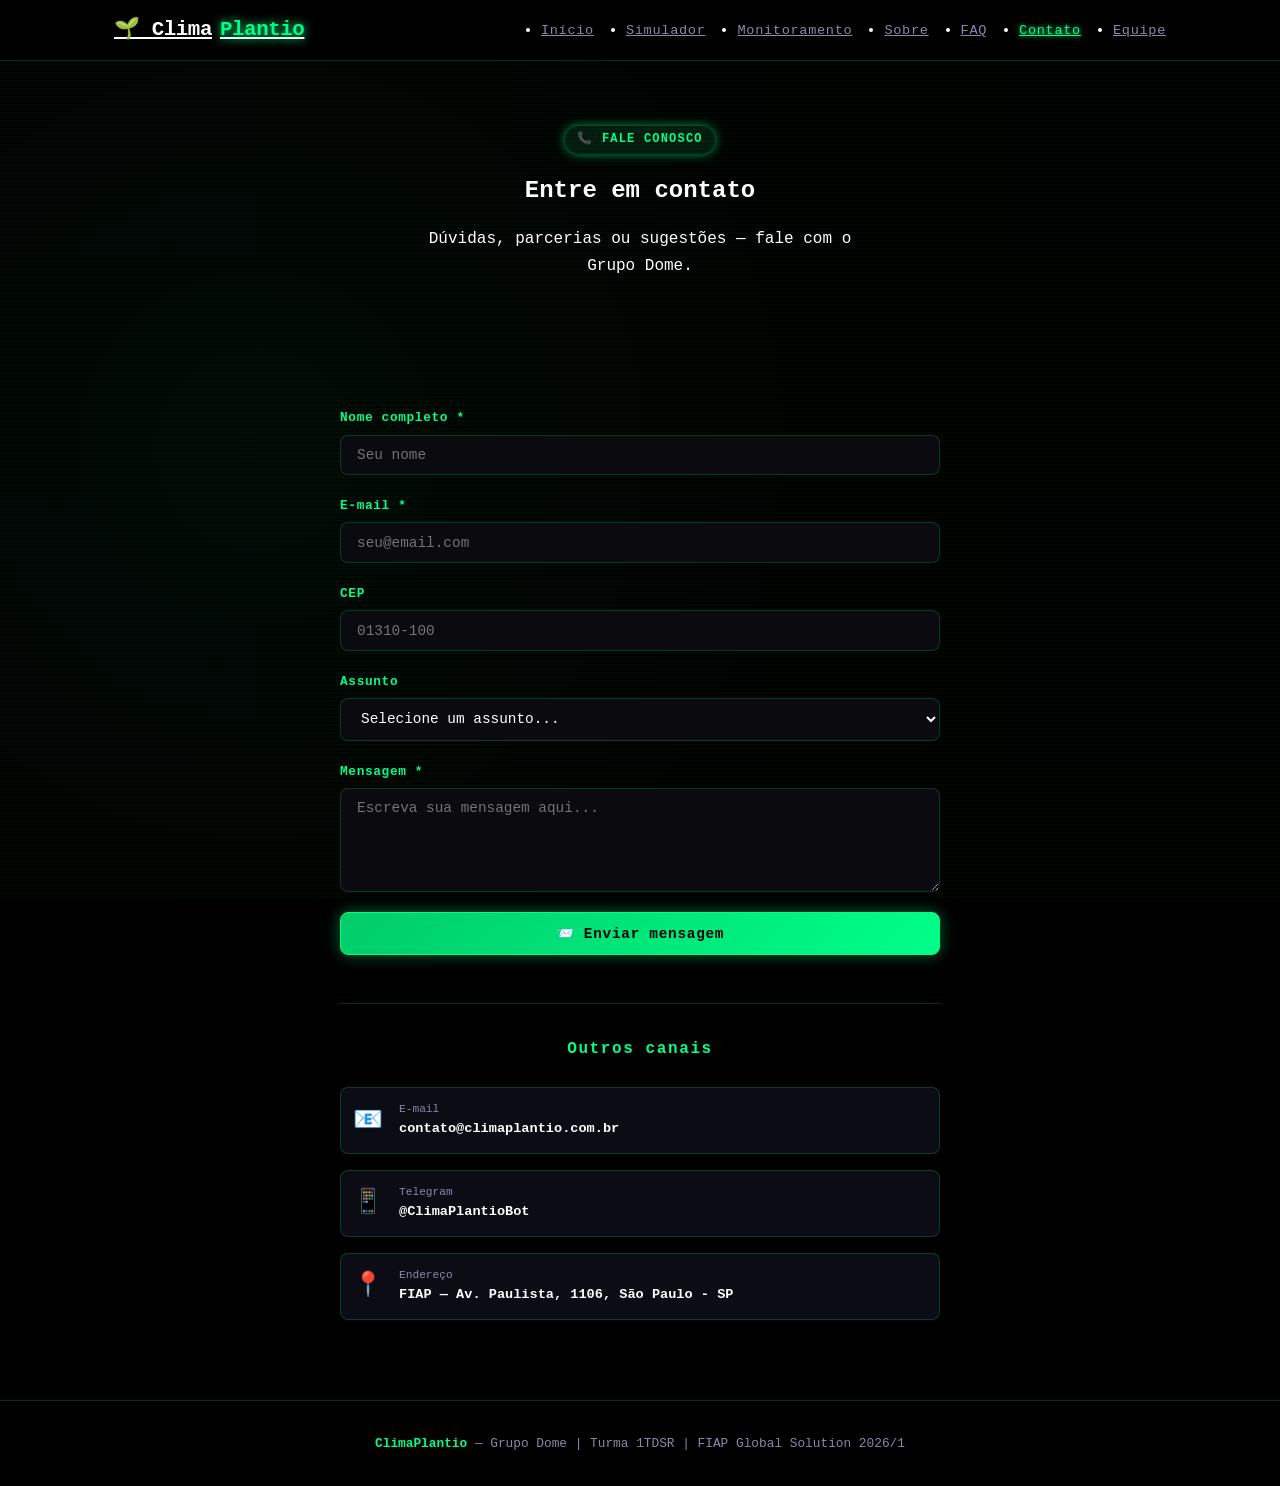
==== commit 4293d2e2: "Site completo em sua versão melhorada, ajustado cores, função de simulação e ajustado rosto do site " ====
--- a/contato.html
+++ b/contato.html
@@ -4,73 +4,134 @@
 <head>
     <meta charset="UTF-8">
     <meta name="viewport" content="width=device-width, initial-scale=1.0">
-    <title>Contato - ClimaPlantio</title>
-
-    <link rel="stylesheet" href="css/style.css">
+    <title>Contato — ClimaPlantio</title>
+    <link rel="stylesheet" href="css/global.css">
+    <link rel="stylesheet" href="css/contato.css">
 </head>
 
 <body>
 
-<header>
-    <div class="container">
-
-        <div class="logo">
-            <h2>🌱 ClimaPlantio</h2>
-        </div>
-
-        <nav id="menu">
-            <ul>
+    <nav class="navbar">
+        <div class="container navbar__inner">
+            <a href="index.html" class="navbar__logo">🌱 Clima<span>Plantio</span></a>
+            <ul class="navbar__links">
                 <li><a href="index.html">Início</a></li>
-                <li><a href="sobre.html">Sobre</a></li>
                 <li><a href="simulador.html">Simulador</a></li>
                 <li><a href="monitoramento.html">Monitoramento</a></li>
+                <li><a href="sobre.html">Sobre</a></li>
                 <li><a href="faq.html">FAQ</a></li>
-                <li><a href="contato.html">Contato</a></li>
+                <li><a href="contato.html" class="ativo">Contato</a></li>
                 <li><a href="integrantes.html">Equipe</a></li>
             </ul>
+            <button class="navbar__hamburguer" aria-label="Abrir menu">
+                <span></span><span></span><span></span>
+            </button>
+        </div>
+        <nav class="navbar__mobile">
+            <a href="index.html">Início</a>
+            <a href="simulador.html">Simulador</a>
+            <a href="monitoramento.html">Monitoramento</a>
+            <a href="sobre.html">Sobre</a>
+            <a href="faq.html">FAQ</a>
+            <a href="contato.html">Contato</a>
+            <a href="integrantes.html">Equipe</a>
         </nav>
+    </nav>
 
-        <button id="menu-btn">☰</button>
+    <section class="hero" style="padding:4rem 0 3rem;">
+        <div class="container" style="text-align:center;">
+            <span class="tag tag--verde" style="margin-bottom:1rem;display:inline-block;">📞 Fale Conosco</span>
+            <h1 class="hero__titulo" style="max-width:540px;margin:0 auto 1rem;">Entre em contato</h1>
+            <p class="hero__desc" style="max-width:480px;margin:0 auto;">Dúvidas, parcerias ou sugestões — fale com o
+                Grupo Dome.</p>
+        </div>
+    </section>
 
-    </div>
-</header>
+    <section class="section">
+        <div class="container">
+            <form class="form" id="form-contato" novalidate>
+                <div class="form__grupo">
+                    <label class="form__label" for="nome">Nome completo *</label>
+                    <input class="form__input" type="text" id="nome" placeholder="Seu nome" required>
+                    <span class="form__erro" id="erro-nome"></span>
+                </div>
 
-<main>
+                <div class="form__grupo">
+                    <label class="form__label" for="email">E-mail *</label>
+                    <input class="form__input" type="email" id="email" placeholder="seu@email.com" required>
+                    <span class="form__erro" id="erro-email"></span>
+                </div>
 
-<section class="contato-section">
+                <div class="form__grupo">
+                    <label class="form__label" for="cep">CEP</label>
+                    <input class="form__input" type="text" id="cep" placeholder="01310-100" maxlength="9">
+                    <span class="form__erro" id="erro-cep"></span>
+                </div>
 
-    <h1>Entre em Contato</h1>
+                <div class="form__grupo">
+                    <label class="form__label" for="assunto">Assunto</label>
+                    <select class="form__select" id="assunto">
+                        <option value="">Selecione um assunto...</option>
+                        <option value="Dúvida">❓ Dúvida sobre o sistema</option>
+                        <option value="Parceria">🤝 Proposta de parceria</option>
+                        <option value="Sugestão">💡 Sugestão de melhoria</option>
+                        <option value="Reportar problema">🐛 Reportar problema</option>
+                        <option value="Outros">📝 Outros assuntos</option>
+                    </select>
+                </div>
 
-    <form id="formContato">
+                <div class="form__grupo">
+                    <label class="form__label" for="mensagem">Mensagem *</label>
+                    <textarea class="form__textarea" id="mensagem" placeholder="Escreva sua mensagem aqui..." rows="5"
+                        required></textarea>
+                    <span class="form__erro" id="erro-mensagem"></span>
+                </div>
 
-        <input type="text" id="nome" placeholder="Nome Completo">
+                <button type="submit" class="btn btn--primario">📨 Enviar mensagem</button>
+            </form>
 
-        <input type="email" id="email" placeholder="E-mail">
+            <div class="form__sucesso" role="alert">
+                ✅ Mensagem enviada com sucesso! Entraremos em contato em breve.
+            </div>
 
-        <textarea
-            id="mensagem"
-            rows="6"
-            placeholder="Digite sua mensagem">
-        </textarea>
+            <!-- Informações de contato adicionais -->
+            <div class="contato-info">
+                <h3 class="contato-info__titulo">Outros canais</h3>
+                <div class="contato-info__grid">
+                    <div class="contato-info__item">
+                        <div class="contato-info__icone">📧</div>
+                        <div>
+                            <div class="contato-info__label">E-mail</div>
+                            <div class="contato-info__valor">contato@climaplantio.com.br</div>
+                        </div>
+                    </div>
+                    <div class="contato-info__item">
+                        <div class="contato-info__icone">📱</div>
+                        <div>
+                            <div class="contato-info__label">Telegram</div>
+                            <div class="contato-info__valor">@ClimaPlantioBot</div>
+                        </div>
+                    </div>
+                    <div class="contato-info__item">
+                        <div class="contato-info__icone">📍</div>
+                        <div>
+                            <div class="contato-info__label">Endereço</div>
+                            <div class="contato-info__valor">FIAP — Av. Paulista, 1106, São Paulo - SP</div>
+                        </div>
+                    </div>
+                </div>
+            </div>
+        </div>
+    </section>
 
-        <button type="submit" class="btn">
-            Enviar Mensagem
-        </button>
+    <footer class="footer">
+        <div class="container">
+            <p><strong>ClimaPlantio</strong> — Grupo Dome | Turma 1TDSR | FIAP Global Solution 2026/1</p>
+        </div>
+    </footer>
 
-    </form>
-
-    <div id="feedback"></div>
-
-</section>
-
-</main>
-
-<footer>
-    <p>© 2026 ClimaPlantio</p>
-</footer>
-
-<script src="js/script.js"></script>
-
+    <script src="js/global.js"></script>
+    <script src="js/contato.js"></script>
 </body>
 
 </html>
--- a/css/global.css
+++ b/css/global.css
@@ -0,0 +1,462 @@
+:root {
+    --green: #00ff88;
+    --green-dark: #00cc6a;
+    --green-light: #66ffaa;
+    --green-neon: #00ff88;
+    --black: #000000;
+    --dark: #0a0a0f;
+    --card: #0f0f1a;
+    --white: #ffffff;
+    --gray: #8888aa;
+    --gray-dark: #555577;
+    --red: #ff3366;
+    --yellow: #ffcc33;
+    --blue-neon: #00ccff;
+    --purple-neon: #9900ff;
+    --glass: rgba(10, 10, 20, 0.7);
+    --border: rgba(0, 255, 136, 0.2);
+    --border-neon: 0 0 10px rgba(0, 255, 136, 0.5);
+    --radius: 12px;
+    --radius-sm: 8px;
+    --transicao: 0.3s ease;
+    --fonte-titulo: 'Space Grotesk', 'Inter', monospace;
+    --fonte-corpo: 'Inter', 'Segoe UI', monospace;
+    --sombra: 0 4px 20px rgba(0, 0, 0, 0.5);
+    --sombra-forte: 0 8px 32px rgba(0, 255, 136, 0.15);
+    --glow: 0 0 20px rgba(0, 255, 136, 0.3);
+}
+
+* {
+    margin: 0;
+    padding: 0;
+    box-sizing: border-box;
+}
+
+html {
+    scroll-behavior: smooth;
+    font-size: 16px;
+}
+
+body {
+    font-family: var(--fonte-corpo);
+    color: var(--white);
+    background: var(--black);
+    line-height: 1.65;
+    position: relative;
+    overflow-x: hidden;
+}
+
+/* Efeito de fundo tecnológico (matrix sutil) */
+body::before {
+    content: '';
+    position: fixed;
+    top: 0;
+    left: 0;
+    width: 100%;
+    height: 100%;
+    background-image:
+        repeating-linear-gradient(0deg,
+            transparent 0px,
+            transparent 2px,
+            rgba(0, 255, 136, 0.03) 2px,
+            rgba(0, 255, 136, 0.03) 4px);
+    pointer-events: none;
+    z-index: 0;
+}
+
+body::after {
+    content: '';
+    position: fixed;
+    top: 0;
+    left: 0;
+    width: 100%;
+    height: 100%;
+    background: radial-gradient(circle at 20% 50%, rgba(0, 255, 136, 0.03) 0%, transparent 50%);
+    pointer-events: none;
+    z-index: 0;
+}
+
+.container {
+    max-width: 1100px;
+    margin: 0 auto;
+    padding: 0 1.5rem;
+    position: relative;
+    z-index: 2;
+}
+
+.section {
+    padding: 5rem 0;
+    position: relative;
+    z-index: 2;
+}
+
+.section--cinza {
+    background: rgba(10, 10, 15, 0.8);
+    backdrop-filter: blur(10px);
+    border-top: 1px solid var(--border);
+    border-bottom: 1px solid var(--border);
+}
+
+.section--verde {
+    background: linear-gradient(135deg, #0a1a0f 0%, #000000 100%);
+    border-top: 1px solid var(--border);
+    border-bottom: 1px solid var(--border);
+}
+
+.tag {
+    display: inline-block;
+    padding: .25rem .75rem;
+    border-radius: 999px;
+    font-size: .75rem;
+    font-weight: 700;
+    letter-spacing: .1em;
+    text-transform: uppercase;
+    font-family: monospace;
+}
+
+.tag--verde {
+    background: rgba(0, 255, 136, 0.1);
+    color: var(--green);
+    border: 1px solid var(--border);
+    box-shadow: var(--border-neon);
+}
+
+/* Botões tecnológicos */
+.btn {
+    display: inline-block;
+    padding: .75rem 1.75rem;
+    border-radius: var(--radius-sm);
+    font-weight: 700;
+    font-size: 0.9rem;
+    cursor: pointer;
+    border: 1px solid transparent;
+    transition: all var(--transicao);
+    font-family: monospace;
+    letter-spacing: 0.05em;
+    position: relative;
+    overflow: hidden;
+}
+
+.btn::before {
+    content: '';
+    position: absolute;
+    top: 0;
+    left: -100%;
+    width: 100%;
+    height: 100%;
+    background: linear-gradient(90deg, transparent, rgba(255, 255, 255, 0.1), transparent);
+    transition: left 0.5s;
+}
+
+.btn:hover::before {
+    left: 100%;
+}
+
+.btn--primario {
+    background: linear-gradient(135deg, var(--green-dark), var(--green));
+    color: var(--black);
+    box-shadow: 0 0 15px rgba(0, 255, 136, 0.4);
+    border: 1px solid var(--green);
+}
+
+.btn--primario:hover {
+    transform: translateY(-2px);
+    box-shadow: 0 0 25px rgba(0, 255, 136, 0.6);
+}
+
+.btn--outline {
+    background: transparent;
+    border: 1px solid var(--green);
+    color: var(--green);
+    box-shadow: 0 0 5px rgba(0, 255, 136, 0.3);
+}
+
+.btn--outline:hover {
+    background: var(--green);
+    color: var(--black);
+    box-shadow: 0 0 20px rgba(0, 255, 136, 0.5);
+}
+
+/* Títulos com efeito neon */
+.titulo-secao {
+    font-family: var(--fonte-titulo);
+    font-size: 2rem;
+    color: var(--green);
+    margin-bottom: .5rem;
+    letter-spacing: -0.02em;
+    text-shadow: 0 0 10px rgba(0, 255, 136, 0.3);
+}
+
+.titulo-secao--branco {
+    color: var(--white);
+}
+
+.subtitulo-secao {
+    color: var(--gray);
+    font-size: 1rem;
+    margin-bottom: 3rem;
+    max-width: 600px;
+    font-family: monospace;
+}
+
+/* Grids */
+.grid-2 {
+    display: grid;
+    grid-template-columns: repeat(2, 1fr);
+    gap: 2rem;
+}
+
+.grid-3 {
+    display: grid;
+    grid-template-columns: repeat(3, 1fr);
+    gap: 2rem;
+}
+
+.grid-4 {
+    display: grid;
+    grid-template-columns: repeat(4, 1fr);
+    gap: 1.5rem;
+}
+
+/* Cards com estilo cyberpunk/tecnológico */
+.card {
+    background: rgba(15, 15, 26, 0.8);
+    backdrop-filter: blur(10px);
+    border-radius: var(--radius);
+    box-shadow: var(--sombra);
+    padding: 2rem;
+    transition: all var(--transicao);
+    border: 1px solid var(--border);
+    position: relative;
+    overflow: hidden;
+}
+
+.card::after {
+    content: '';
+    position: absolute;
+    top: 0;
+    left: 0;
+    width: 100%;
+    height: 100%;
+    background: linear-gradient(135deg, transparent 0%, rgba(0, 255, 136, 0.05) 100%);
+    pointer-events: none;
+}
+
+.card:hover {
+    transform: translateY(-4px);
+    border-color: var(--green);
+    box-shadow: 0 0 30px rgba(0, 255, 136, 0.2);
+}
+
+.card__icone {
+    font-size: 2.2rem;
+    margin-bottom: 1rem;
+    filter: drop-shadow(0 0 5px var(--green));
+}
+
+.card__titulo {
+    font-weight: 700;
+    font-size: 1rem;
+    margin-bottom: .5rem;
+    color: var(--green);
+    font-family: monospace;
+    letter-spacing: 0.05em;
+}
+
+.card__texto {
+    color: var(--gray);
+    font-size: 0.9rem;
+    line-height: 1.6;
+}
+
+/* Navbar tecnológica */
+.navbar {
+    position: sticky;
+    top: 0;
+    z-index: 999;
+    background: rgba(0, 0, 0, 0.9);
+    backdrop-filter: blur(15px);
+    border-bottom: 1px solid var(--border);
+    padding: 0.8rem 0;
+}
+
+.navbar__inner {
+    display: flex;
+    align-items: center;
+    justify-content: space-between;
+}
+
+.navbar__logo {
+    font-family: var(--fonte-titulo);
+    font-size: 1.3rem;
+    color: var(--white);
+    font-weight: 700;
+    display: flex;
+    align-items: center;
+    gap: .5rem;
+    letter-spacing: -0.02em;
+}
+
+.navbar__logo span {
+    color: var(--green);
+    text-shadow: 0 0 10px var(--green);
+}
+
+.navbar__links {
+    display: flex;
+    gap: 2rem;
+    align-items: center;
+}
+
+.navbar__links a {
+    color: var(--gray);
+    font-size: 0.85rem;
+    font-weight: 500;
+    letter-spacing: 0.05em;
+    font-family: monospace;
+    transition: all var(--transicao);
+}
+
+.navbar__links a:hover,
+.navbar__links a.ativo {
+    color: var(--green);
+    text-shadow: 0 0 5px var(--green);
+}
+
+.navbar__hamburguer {
+    display: none;
+    flex-direction: column;
+    gap: 5px;
+    background: none;
+    border: none;
+    cursor: pointer;
+    padding: .25rem;
+}
+
+.navbar__hamburguer span {
+    display: block;
+    width: 26px;
+    height: 2px;
+    background: var(--white);
+    border-radius: 2px;
+    transition: all var(--transicao);
+}
+
+.navbar__hamburguer.aberto span:nth-child(1) {
+    transform: rotate(45deg) translate(5px, 5px);
+}
+
+.navbar__hamburguer.aberto span:nth-child(2) {
+    opacity: 0;
+}
+
+.navbar__hamburguer.aberto span:nth-child(3) {
+    transform: rotate(-45deg) translate(5px, -5px);
+}
+
+.navbar__mobile {
+    display: none;
+    flex-direction: column;
+    gap: 1rem;
+    padding: 1rem 1.5rem 1.5rem;
+    background: rgba(0, 0, 0, 0.95);
+    border-top: 1px solid var(--border);
+}
+
+.navbar__mobile.aberto {
+    display: flex;
+}
+
+.navbar__mobile a {
+    color: var(--gray);
+    font-size: 1rem;
+    padding: .5rem 0;
+    border-bottom: 1px solid var(--border);
+    font-family: monospace;
+}
+
+.navbar__mobile a:hover {
+    color: var(--green);
+}
+
+/* Footer */
+.footer {
+    background: rgba(0, 0, 0, 0.9);
+    color: var(--gray);
+    padding: 2rem 0;
+    text-align: center;
+    font-size: 0.8rem;
+    border-top: 1px solid var(--border);
+    font-family: monospace;
+}
+
+.footer strong {
+    color: var(--green);
+}
+
+/* Animações */
+@keyframes pulse-glow {
+
+    0%,
+    100% {
+        box-shadow: 0 0 5px rgba(0, 255, 136, 0.3);
+    }
+
+    50% {
+        box-shadow: 0 0 20px rgba(0, 255, 136, 0.6);
+    }
+}
+
+@keyframes blink {
+
+    0%,
+    100% {
+        opacity: 1;
+    }
+
+    50% {
+        opacity: 0.5;
+    }
+}
+
+/* Responsividade */
+@media (max-width: 992px) {
+    .grid-4 {
+        grid-template-columns: repeat(2, 1fr);
+    }
+}
+
+@media (max-width: 768px) {
+
+    .grid-2,
+    .grid-3,
+    .grid-4 {
+        grid-template-columns: 1fr;
+    }
+
+    .navbar__links {
+        display: none;
+    }
+
+    .navbar__hamburguer {
+        display: flex;
+    }
+
+    .titulo-secao {
+        font-size: 1.5rem;
+    }
+
+    .section {
+        padding: 3rem 0;
+    }
+}
+
+@media (max-width: 480px) {
+    .hero__acoes {
+        flex-direction: column;
+    }
+
+    .btn {
+        text-align: center;
+    }
+}
--- a/css/contato.css
+++ b/css/contato.css
@@ -0,0 +1,143 @@
+.form {
+    display: flex;
+    flex-direction: column;
+    gap: 1.25rem;
+    max-width: 600px;
+    margin: 0 auto;
+}
+
+.form__grupo {
+    display: flex;
+    flex-direction: column;
+    gap: .4rem;
+}
+
+.form__label {
+    font-weight: 600;
+    font-size: 0.8rem;
+    color: var(--green);
+    font-family: monospace;
+    letter-spacing: 0.05em;
+}
+
+.form__input,
+.form__textarea,
+.form__select {
+    padding: 0.7rem 1rem;
+    border: 1px solid var(--border);
+    border-radius: var(--radius-sm);
+    font-size: 0.9rem;
+    font-family: monospace;
+    transition: all var(--transicao);
+    outline: none;
+    width: 100%;
+    background: var(--dark);
+    color: var(--white);
+}
+
+.form__input:focus,
+.form__textarea:focus,
+.form__select:focus {
+    border-color: var(--green);
+    box-shadow: 0 0 15px rgba(0, 255, 136, 0.3);
+}
+
+.form__input.valido {
+    border-color: var(--green);
+}
+
+.form__input.invalido {
+    border-color: var(--red);
+}
+
+.form__erro {
+    color: var(--red);
+    font-size: 0.7rem;
+    display: none;
+    font-family: monospace;
+}
+
+.form__erro.visivel {
+    display: block;
+}
+
+.form__sucesso {
+    display: none;
+    background: rgba(0, 255, 136, 0.1);
+    color: var(--green);
+    padding: 1rem 1.25rem;
+    border-radius: var(--radius-sm);
+    font-weight: 600;
+    text-align: center;
+    max-width: 600px;
+    margin: 2rem auto 0;
+    border: 1px solid var(--green);
+    font-family: monospace;
+}
+
+.form__sucesso.visivel {
+    display: block;
+}
+
+.contato-info {
+    max-width: 600px;
+    margin: 3rem auto 0;
+    padding-top: 2rem;
+    border-top: 1px solid var(--border);
+}
+
+.contato-info__titulo {
+    font-family: monospace;
+    font-size: 1rem;
+    color: var(--green);
+    text-align: center;
+    margin-bottom: 1.5rem;
+    letter-spacing: 0.1em;
+}
+
+.contato-info__grid {
+    display: flex;
+    flex-direction: column;
+    gap: 1rem;
+}
+
+.contato-info__item {
+    display: flex;
+    align-items: center;
+    gap: 1rem;
+    padding: 0.75rem;
+    background: rgba(15, 15, 26, 0.8);
+    border-radius: var(--radius-sm);
+    transition: all var(--transicao);
+    border: 1px solid var(--border);
+}
+
+.contato-info__item:hover {
+    transform: translateX(5px);
+    border-color: var(--green);
+    box-shadow: 0 0 10px rgba(0, 255, 136, 0.2);
+}
+
+.contato-info__icone {
+    font-size: 1.5rem;
+}
+
+.contato-info__label {
+    font-size: 0.7rem;
+    color: var(--gray);
+    font-family: monospace;
+}
+
+.contato-info__valor {
+    font-weight: 600;
+    color: var(--white);
+    font-family: monospace;
+    font-size: 0.85rem;
+}
+
+@media (max-width: 480px) {
+    .contato-info__item {
+        flex-direction: column;
+        text-align: center;
+    }
+}
